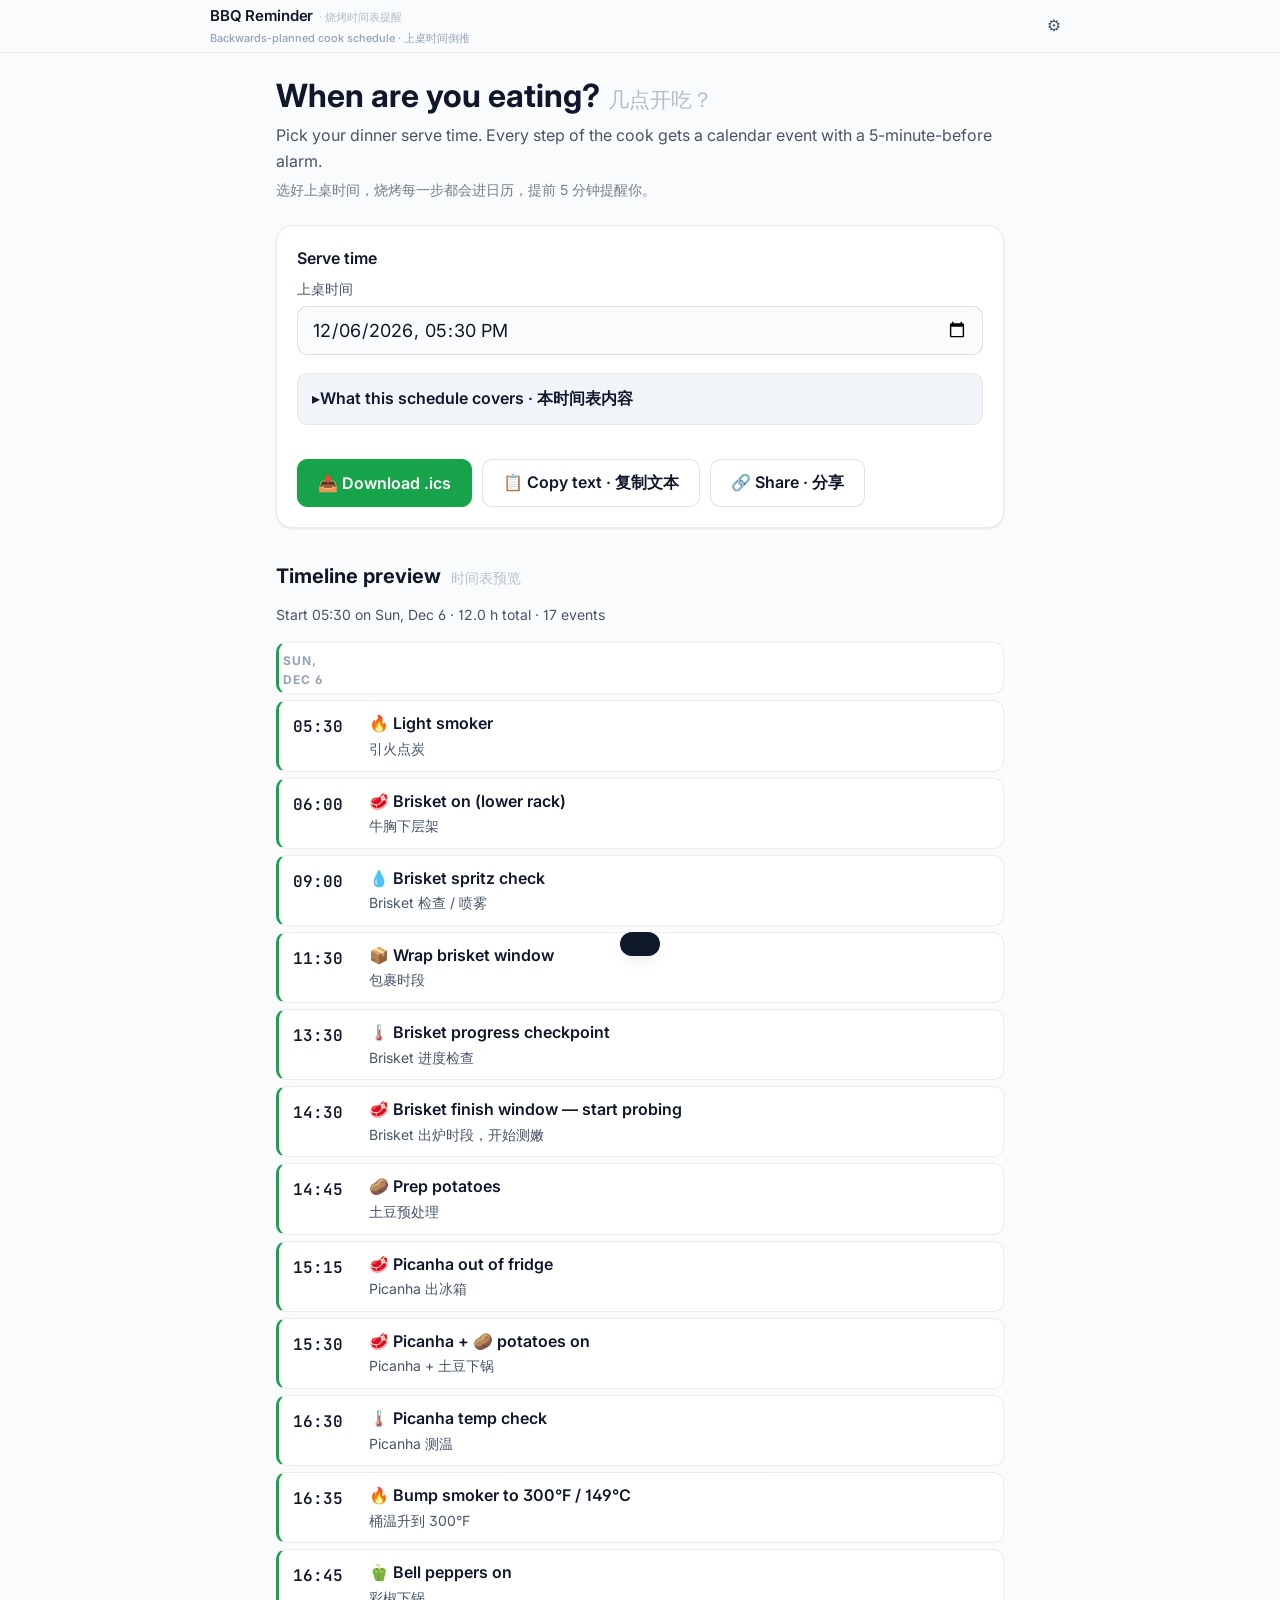
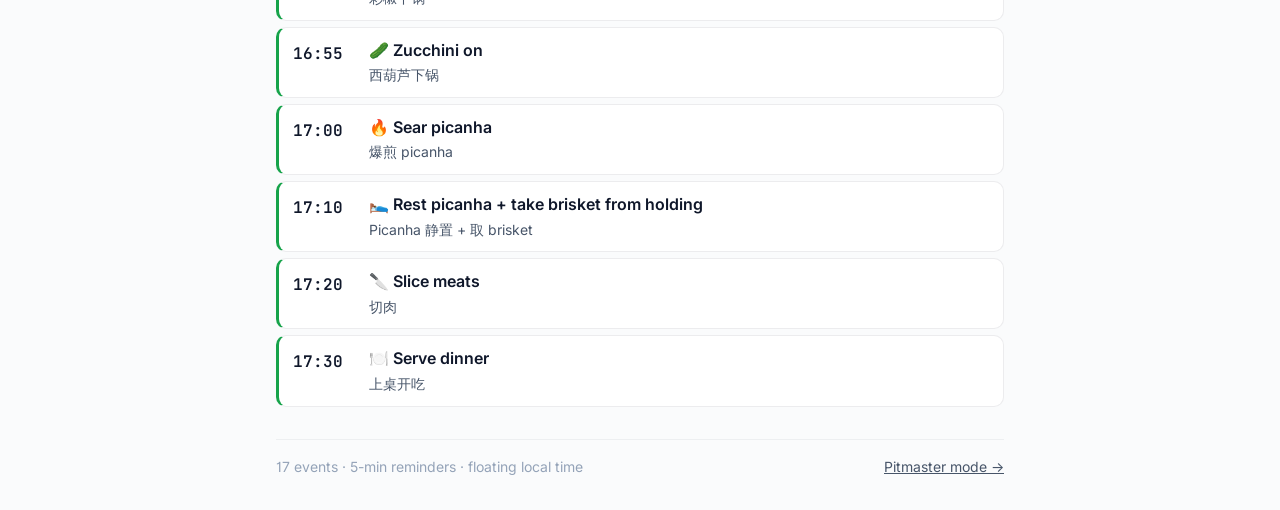
==== reminder.html @ fdd940e2 "Add reminder mode: serve-time → .ics calendar with 5-min alarms reminder.html lets the user pick a d" ====
<!DOCTYPE html>
<html lang="zh-CN" data-theme="light">
<head>
<meta charset="UTF-8">
<meta name="viewport" content="width=device-width, initial-scale=1.0, viewport-fit=cover">
<title>BBQ Reminder · 烧烤时间表提醒</title>
<meta name="description" content="Pick a serve time, get an .ics calendar with 5-min-before reminders for every step of your brisket + picanha cook.">
<link rel="icon" href="assets/favicon.svg" type="image/svg+xml">
<link rel="preconnect" href="https://fonts.googleapis.com">
<link rel="preconnect" href="https://fonts.gstatic.com" crossorigin>
<link href="https://fonts.googleapis.com/css2?family=Inter:wght@400;500;600;700&family=JetBrains+Mono:wght@400;500;600;700&display=swap" rel="stylesheet">
<link rel="stylesheet" href="css/styles.css?v=2">
<style>
  .reminder-page {
    max-width: 760px;
    margin: 0 auto;
    padding: 24px 16px max(32px, env(safe-area-inset-bottom)) 16px;
  }
  .reminder-page h1 {
    font-size: clamp(1.5rem, 4vw, 2rem);
    line-height: 1.2;
    margin: 0 0 8px;
  }
  .reminder-page h1 .zh { display: inline; margin-left: 8px; opacity: 0.7; font-size: 0.65em; font-weight: 500; }
  .reminder-lede { color: var(--text-secondary); margin: 0 0 24px; }
  .reminder-lede em { font-style: normal; opacity: 0.75; display: block; margin-top: 4px; font-size: 0.875rem; }

  .reminder-form {
    background: var(--bg-card);
    border: 1px solid var(--border);
    border-radius: var(--radius);
    padding: 20px;
    box-shadow: var(--shadow-sm);
    display: grid;
    gap: 14px;
  }
  .reminder-form label {
    display: grid;
    gap: 6px;
    font-weight: 600;
    color: var(--text);
  }
  .reminder-form label .hint {
    font-weight: 400;
    color: var(--text-secondary);
    font-size: 0.875rem;
  }
  .reminder-form input[type="datetime-local"] {
    font-family: inherit;
    font-size: 1.125rem;
    padding: 12px 14px;
    border: 1px solid var(--border-strong);
    border-radius: var(--radius-sm);
    background: var(--bg);
    color: var(--text);
    min-height: 48px;
    width: 100%;
    box-sizing: border-box;
  }
  .reminder-form input[type="datetime-local"]:focus {
    outline: none;
    border-color: var(--accent);
    box-shadow: var(--shadow-focus);
  }

  details.plan-details {
    margin-top: 4px;
    border: 1px solid var(--border-light);
    border-radius: var(--radius-sm);
    padding: 12px 14px;
    background: var(--bg-subtle);
  }
  details.plan-details summary {
    cursor: pointer;
    font-weight: 600;
    color: var(--text);
    list-style: none;
  }
  details.plan-details summary::-webkit-details-marker { display: none; }
  details.plan-details summary::before { content: '▸ '; transition: transform 0.15s; display: inline-block; }
  details.plan-details[open] summary::before { transform: rotate(90deg); }
  details.plan-details p { color: var(--text-secondary); margin: 8px 0 0; font-size: 0.9rem; line-height: 1.5; }

  .actions {
    display: flex;
    gap: 10px;
    flex-wrap: wrap;
    margin-top: 20px;
  }
  .btn {
    font-family: inherit;
    font-size: 1rem;
    font-weight: 600;
    padding: 12px 20px;
    border-radius: var(--radius-sm);
    border: 1px solid var(--border-strong);
    background: var(--bg-card);
    color: var(--text);
    cursor: pointer;
    min-height: 48px;
    transition: all 0.15s;
    display: inline-flex;
    align-items: center;
    gap: 8px;
  }
  .btn:hover { background: var(--bg-subtle); border-color: var(--text-muted); }
  .btn-primary {
    background: var(--accent);
    color: #fff;
    border-color: var(--accent);
  }
  .btn-primary:hover { background: var(--green-deep); border-color: var(--green-deep); }
  .btn-link {
    background: transparent;
    border-color: transparent;
    color: var(--text-secondary);
    text-decoration: none;
    padding: 12px 8px;
  }
  .btn-link:hover { color: var(--text); background: transparent; }

  .toast {
    position: fixed;
    left: 50%;
    bottom: 24px;
    transform: translateX(-50%) translateY(80px);
    background: var(--text);
    color: var(--bg);
    padding: 12px 20px;
    border-radius: 999px;
    font-weight: 500;
    box-shadow: var(--shadow-lg);
    transition: transform 0.25s ease;
    pointer-events: none;
    z-index: 100;
  }
  .toast.show { transform: translateX(-50%) translateY(0); }

  h2.timeline-heading {
    font-size: 1.25rem;
    margin: 32px 0 12px;
    display: flex;
    align-items: baseline;
    gap: 10px;
  }
  h2.timeline-heading .zh { display: inline; opacity: 0.65; font-size: 0.7em; font-weight: 500; }
  .timeline-meta { color: var(--text-secondary); font-size: 0.875rem; margin: 0 0 16px; }

  .timeline {
    list-style: none;
    padding: 0;
    margin: 0;
    display: grid;
    gap: 6px;
  }
  .timeline li {
    background: var(--bg-card);
    border: 1px solid var(--border);
    border-left: 3px solid var(--accent);
    border-radius: var(--radius-sm);
    padding: 12px 14px;
    display: grid;
    grid-template-columns: 64px 1fr;
    gap: 12px;
    align-items: start;
  }
  .timeline li[data-soon="true"] { border-left-color: var(--orange); background: var(--orange-soft); }
  .timeline li[data-now="true"] { border-left-color: var(--red); background: var(--red-soft); }
  .timeline .clock {
    font-family: 'JetBrains Mono', ui-monospace, monospace;
    font-size: 1rem;
    font-weight: 600;
    color: var(--text);
    font-variant-numeric: tabular-nums;
    padding-top: 1px;
  }
  .timeline .body { display: grid; gap: 2px; }
  .timeline .title { font-weight: 600; color: var(--text); line-height: 1.35; }
  .timeline .zh { display: block; color: var(--text-secondary); font-size: 0.875rem; line-height: 1.4; }
  .timeline .desc { color: var(--text-secondary); font-size: 0.875rem; line-height: 1.5; margin-top: 4px; display: none; }
  .timeline li[open-detail="true"] .desc { display: block; }
  .timeline .day-label {
    grid-column: 1 / -1;
    font-size: 0.75rem;
    font-weight: 700;
    text-transform: uppercase;
    letter-spacing: 0.08em;
    color: var(--text-muted);
    padding: 8px 4px 4px;
  }

  .footer-link {
    margin-top: 32px;
    padding-top: 16px;
    border-top: 1px solid var(--border-light);
    color: var(--text-muted);
    font-size: 0.875rem;
    display: flex;
    justify-content: space-between;
    flex-wrap: wrap;
    gap: 12px;
  }
  .footer-link a { color: var(--text-secondary); }

  @media (max-width: 480px) {
    .timeline li { grid-template-columns: 56px 1fr; gap: 10px; padding: 10px 12px; }
    .actions .btn { flex: 1 1 auto; justify-content: center; }
  }
</style>
</head>
<body>

<header class="header">
  <div class="header-inner">
    <div class="header-brand">
      <div class="brand-text">
        <span class="brand-name">BBQ Reminder<span class="zh">· 烧烤时间表提醒</span></span>
        <span class="brand-sub">Backwards-planned cook schedule · 上桌时间倒推</span>
      </div>
    </div>
    <div class="header-controls">
      <a href="index.html" class="btn btn-link" title="Pitmaster mode">⚙️</a>
    </div>
  </div>
</header>

<main class="reminder-page">
  <h1>When are you eating?<span class="zh">几点开吃？</span></h1>
  <p class="reminder-lede">
    Pick your dinner serve time. Every step of the cook gets a calendar event with a 5-minute-before alarm.
    <em>选好上桌时间，烧烤每一步都会进日历，提前 5 分钟提醒你。</em>
  </p>

  <form class="reminder-form" id="form" onsubmit="return false;">
    <label>
      Serve time <span class="hint">上桌时间</span>
      <input type="datetime-local" id="serve-at" required>
    </label>

    <details class="plan-details">
      <summary>What this schedule covers · 本时间表内容</summary>
      <p>
        4.284 kg brisket on lower rack + 1.788 kg picanha on upper rack of a drum smoker.
        Calibration: 4 coals → 250°F (121°C), 6 coals → 300°F (149°C). Sides: potatoes, bell peppers, zucchini.
        Total ~12 hours of work, mostly hands-off.
        <br><br>
        牛胸肉 4.284 kg 下层架 + Picanha 1.788 kg 上层架，桶式烟熏炉。
        校准：4 炭 250°F (121°C)，6 炭 300°F (149°C)。配菜：土豆、彩椒、西葫芦。
        全程约 12 小时，大多数时间不用动手。
      </p>
    </details>

    <div class="actions">
      <button type="button" id="btn-ics" class="btn btn-primary">📥 Download .ics</button>
      <button type="button" id="btn-text" class="btn">📋 Copy text · 复制文本</button>
      <button type="button" id="btn-share" class="btn" hidden>🔗 Share · 分享</button>
    </div>
  </form>

  <h2 class="timeline-heading">Timeline preview <span class="zh">时间表预览</span></h2>
  <p class="timeline-meta" id="timeline-meta"></p>
  <ol class="timeline" id="timeline"></ol>

  <div class="footer-link">
    <span>17 events · 5-min reminders · floating local time</span>
    <a href="index.html">Pitmaster mode →</a>
  </div>
</main>

<div class="toast" id="toast" role="status" aria-live="polite"></div>

<script src="js/icsGenerator.js"></script>
<script>
(function () {
  'use strict';

  var input = document.getElementById('serve-at');
  var timeline = document.getElementById('timeline');
  var meta = document.getElementById('timeline-meta');
  var toast = document.getElementById('toast');
  var ICS = window.SmokerSim.ICS;

  function pad(n) { return String(n).padStart(2, '0'); }

  function localInputValue(d) {
    return d.getFullYear() + '-' + pad(d.getMonth() + 1) + '-' + pad(d.getDate())
      + 'T' + pad(d.getHours()) + ':' + pad(d.getMinutes());
  }

  function getServeAt() {
    var v = input.value;
    if (!v) return null;
    return new Date(v);
  }

  function showToast(msg) {
    toast.textContent = msg;
    toast.classList.add('show');
    setTimeout(function () { toast.classList.remove('show'); }, 1800);
  }

  function render() {
    var serveAt = getServeAt();
    if (!serveAt || isNaN(serveAt.getTime())) {
      timeline.innerHTML = '';
      meta.textContent = '';
      return;
    }
    var events = ICS.buildEvents(serveAt);
    var startDay = events[0].day;
    var serveDay = events[events.length - 1].day;
    var totalHours = ((serveAt.getTime() - events[0].start.getTime()) / 3600000).toFixed(1);
    meta.textContent = 'Start ' + events[0].clock + ' on ' + startDay
      + (startDay === serveDay ? '' : ', serve ' + serveDay)
      + ' · ' + totalHours + ' h total · ' + events.length + ' events';

    var html = '';
    var lastDay = null;
    var now = Date.now();
    events.forEach(function (e) {
      if (e.day !== lastDay) {
        html += '<li class="day-label">' + e.day + '</li>';
        lastDay = e.day;
      }
      var soon = e.start.getTime() - now < 30 * 60000 && e.start.getTime() > now;
      var nowing = now >= e.start.getTime() && now <= e.end.getTime();
      html += '<li' + (soon ? ' data-soon="true"' : '') + (nowing ? ' data-now="true"' : '') + '>'
        + '<div class="clock">' + e.clock + '</div>'
        + '<div class="body">'
        +   '<div class="title">' + e.title + '</div>'
        +   '<span class="zh">' + e.title_zh + '</span>'
        +   '<div class="desc">' + e.body + '<br><br><em>' + e.body_zh + '</em></div>'
        + '</div>'
        + '</li>';
    });
    timeline.innerHTML = html;

    Array.prototype.forEach.call(timeline.querySelectorAll('li:not(.day-label)'), function (li) {
      li.addEventListener('click', function () {
        var open = li.getAttribute('open-detail') === 'true';
        li.setAttribute('open-detail', open ? 'false' : 'true');
      });
    });
  }

  function downloadICS() {
    var serveAt = getServeAt();
    if (!serveAt) { showToast('Pick a serve time · 先选上桌时间'); return; }
    var ics = ICS.buildICS(serveAt);
    var blob = new Blob([ics], { type: 'text/calendar;charset=utf-8' });
    var url = URL.createObjectURL(blob);
    var a = document.createElement('a');
    a.href = url;
    a.download = 'bbq-' + serveAt.toISOString().slice(0, 10) + '.ics';
    document.body.appendChild(a);
    a.click();
    a.remove();
    setTimeout(function () { URL.revokeObjectURL(url); }, 1000);
    showToast('.ics downloaded · 已下载');
  }

  function copyText() {
    var serveAt = getServeAt();
    if (!serveAt) { showToast('Pick a serve time · 先选上桌时间'); return; }
    var text = ICS.buildText(serveAt);
    if (navigator.clipboard && navigator.clipboard.writeText) {
      navigator.clipboard.writeText(text).then(function () {
        showToast('Copied · 已复制');
      }, function () {
        showToast('Copy failed · 复制失败');
      });
    } else {
      var ta = document.createElement('textarea');
      ta.value = text;
      ta.style.position = 'fixed';
      ta.style.left = '-9999px';
      document.body.appendChild(ta);
      ta.select();
      try { document.execCommand('copy'); showToast('Copied · 已复制'); }
      catch (e) { showToast('Copy failed · 复制失败'); }
      ta.remove();
    }
  }

  function shareLink() {
    var serveAt = getServeAt();
    if (!serveAt) { showToast('Pick a serve time · 先选上桌时间'); return; }
    var url = location.origin + location.pathname + '?serve=' + encodeURIComponent(input.value);
    if (navigator.share) {
      navigator.share({
        title: 'BBQ schedule · 烧烤时间表',
        text: 'Serving at ' + serveAt.toLocaleString(),
        url: url
      }).catch(function () {});
    } else if (navigator.clipboard) {
      navigator.clipboard.writeText(url).then(function () { showToast('Link copied · 链接已复制'); });
    }
  }

  // Init
  var params = new URLSearchParams(location.search);
  var preset = params.get('serve');
  if (preset) {
    input.value = preset;
  } else {
    var d = new Date();
    var hour = d.getHours();
    if (hour >= 14) {
      d.setDate(d.getDate() + 1);
    }
    d.setHours(17, 30, 0, 0);
    input.value = localInputValue(d);
  }

  if (navigator.share || navigator.clipboard) {
    document.getElementById('btn-share').hidden = false;
  }

  document.getElementById('btn-ics').addEventListener('click', downloadICS);
  document.getElementById('btn-text').addEventListener('click', copyText);
  document.getElementById('btn-share').addEventListener('click', shareLink);
  input.addEventListener('change', render);
  input.addEventListener('input', render);

  render();
})();
</script>

</body>
</html>
---- css/styles.css ----
/* ========================================
   Fermentation Dynamics
   Clean Scientific UI — shadow-as-border
   See DESIGN.md for design system
   ======================================== */

:root {
  /* Surface & Background */
  --bg: #FAFBFC;
  --bg-surface: #FFFFFF;
  --bg-subtle: #F1F5F9;
  --bg-glass: #FFFFFF;
  --bg-glass-solid: #FAFBFC;
  --bg-card: #FFFFFF;

  /* Text hierarchy */
  --text: #0F172A;
  --text-secondary: #475569;
  --text-muted: #94A3B8;
  --text-faint: #CBD5E1;

  /* Borders — shadow-as-border pattern */
  --border: rgba(15, 23, 42, 0.08);
  --border-light: rgba(15, 23, 42, 0.05);
  --border-strong: rgba(15, 23, 42, 0.12);
  --border-focus: rgba(22, 163, 74, 0.4);

  /* Shadows — multi-layer, subtle */
  --shadow-ring: 0 0 0 1px var(--border);
  --shadow-xs: 0 1px 2px rgba(15, 23, 42, 0.04);
  --shadow-sm: 0 1px 3px rgba(15, 23, 42, 0.06), 0 1px 2px rgba(15, 23, 42, 0.04);
  --shadow: var(--shadow-ring), 0 4px 6px -1px rgba(15, 23, 42, 0.06), 0 2px 4px -2px rgba(15, 23, 42, 0.04);
  --shadow-lg: 0 10px 15px -3px rgba(15, 23, 42, 0.06), 0 4px 6px -4px rgba(15, 23, 42, 0.04);
  --shadow-focus: 0 0 0 3px var(--border-focus);

  /* Accent colors */
  --accent: #16A34A;
  --accent-soft: rgba(22, 163, 74, 0.10);
  --accent-glow: rgba(22, 163, 74, 0.20);
  --green-deep: #15803D;
  --orange: #FB923C;
  --orange-soft: rgba(251, 146, 60, 0.10);
  --red: #EF4444;
  --red-muted: #F87171;
  --red-soft: rgba(239, 68, 68, 0.08);
  --blue: #3B82F6;
  --blue-soft: rgba(59, 130, 246, 0.08);
  --amber: #F59E0B;
  --amber-soft: rgba(245, 158, 11, 0.08);
  --purple: #8B5CF6;
  --teal: #14B8A6;

  /* Typography */
  --font: 'Inter', 'Noto Sans KR', 'Noto Sans SC', system-ui, sans-serif;
  --mono: 'JetBrains Mono', 'SF Mono', 'Consolas', monospace;

  /* Type scale */
  --fs-3xs: 0.5625rem;  /* 9px */
  --fs-2xs: 0.625rem;   /* 10px */
  --fs-xs: 0.6875rem;   /* 11px */
  --fs-sm: 0.75rem;     /* 12px */
  --fs-base: 0.8125rem; /* 13px */
  --fs-md: 0.875rem;    /* 14px */
  --fs-lg: 1rem;        /* 16px */
  --fs-xl: 1.125rem;    /* 18px */

  /* Shape */
  --radius: 16px;
  --radius-sm: 10px;
  --radius-xs: 8px;
  --transition: 0.2s cubic-bezier(0.4, 0, 0.2, 1);
}

[data-theme="dark"] {
  --bg: #0C0F17;
  --bg-surface: #151922;
  --bg-subtle: #1E2536;
  --bg-glass: #151922;
  --bg-glass-solid: #0C0F17;
  --bg-card: #151922;
  --text: #E8ECF1;
  --text-secondary: #94A3B8;
  --text-muted: #64748B;
  --text-faint: #475569;
  --border: rgba(148, 163, 184, 0.08);
  --border-light: rgba(148, 163, 184, 0.04);
  --border-strong: rgba(148, 163, 184, 0.12);
  --shadow-ring: 0 0 0 1px var(--border);
  --shadow-xs: 0 1px 2px rgba(0, 0, 0, 0.15);
  --shadow-sm: 0 1px 3px rgba(0, 0, 0, 0.2);
  --shadow: var(--shadow-ring), 0 4px 6px rgba(0, 0, 0, 0.15);
  --shadow-lg: 0 10px 15px rgba(0, 0, 0, 0.2);
  --accent-soft: rgba(22, 163, 74, 0.15);
  --accent-glow: rgba(22, 163, 74, 0.25);
}

*, *::before, *::after { box-sizing: border-box; margin: 0; padding: 0; }
html { font-size: 16px; scroll-behavior: smooth; -webkit-font-smoothing: antialiased; }

body {
  font-family: var(--font);
  font-feature-settings: "cv01", "cv03", "ss01";
  background: var(--bg);
  color: var(--text);
  line-height: 1.6;
  min-height: 100vh;
  transition: background var(--transition), color var(--transition);
}

/* ═══ HEADER ═══ (standalone) */
.header {
  position: sticky; top: 0; z-index: 100;
  background: var(--bg);
  border-bottom: 1px solid var(--border);
  padding: 0 16px;
}
.header-inner {
  max-width: 860px; margin: 0 auto;
  height: 52px;
  display: flex; align-items: center; justify-content: space-between;
  gap: 12px;
}
.header-brand { display: flex; align-items: center; gap: 10px; }
.brand-text { display: flex; flex-direction: column; gap: 2px; }
.brand-name { font-size: 15px; font-weight: 600; letter-spacing: -0.01em; color: var(--text); }
.brand-sub  { font-size: 11px; color: var(--text-muted); font-weight: 500; }
.header-controls { display: flex; align-items: center; gap: 8px; }
/* Smoker Dynamics — Mission Control design system.
 * Follows the kimchi DESIGN.md tokens. Type hierarchy:
 *   Hero ETA 40px mono 700
 *   Primary readouts 48px mono 700
 *   Card verdict 17px Inter 600
 *   Body 13px, small 12px, micro 11px.
 */

body {
  font-family: 'Inter', 'Noto Sans SC', 'Noto Sans KR', system-ui, sans-serif;
  color: var(--text);
  /* Safe-area insets for iPhone notch etc */
  padding-left: env(safe-area-inset-left);
  padding-right: env(safe-area-inset-right);
}

/* ────────────────────────────────────────────────
 *  Fix HTML5 [hidden] pitfall: any explicit `display`
 *  value in later CSS rules would otherwise override
 *  the UA stylesheet's `[hidden]{display:none}` and
 *  make `.hidden = true` JS no-op visually. Force it.
 * ──────────────────────────────────────────────── */
[hidden] { display: none !important; }

.container { max-width: 860px; padding: 0 16px; }

/* Prevent iOS auto-zoom on focus (font-size < 16px triggers it) */
@supports (-webkit-touch-callout: none) {
  input, select { font-size: 16px !important; }
}

/* ────────────────────────────────────────────────
 *  Bilingual helper — .zh renders Chinese as secondary
 * ──────────────────────────────────────────────── */
.zh {
  display: block;
  font-size: 0.78em;
  font-weight: 400;
  color: var(--text-muted);
  margin-top: 2px;
  letter-spacing: 0;
  line-height: 1.4;
}
/* For inline contexts where block looks bad, use a space separator */
.brand-name .zh,
.header .zh { display: inline; margin-left: 6px; opacity: 0.7; font-size: 0.75em; }
/* Buttons, chips, tiny places */
.btn-primary em,
.btn-ghost em,
.card-action span .zh,
.flow-step em {
  display: block;
  font-size: 9px;
  font-weight: 500;
  letter-spacing: 0;
  color: var(--text-muted);
  font-style: normal;
  margin-top: 1px;
}
.btn-primary em { color: rgba(255, 255, 255, 0.7); }
.score-item span em { color: var(--text-muted); font-style: normal; font-size: 9px; display: block; margin-top: 1px; }
.phase-name .zh { display: inline; font-size: 10px; margin-left: 6px; color: var(--text-muted); font-weight: 500; letter-spacing: 0; }

/* ────────────────────────────────────────────────
 *  Screen: PREGAME
 * ──────────────────────────────────────────────── */

.pregame {
  padding: 48px 0 32px;
  text-align: center;
}
.pregame-title {
  font-size: 28px;
  font-weight: 600;
  letter-spacing: -0.02em;
  margin: 0 0 8px;
}
.pregame-sub {
  font-size: 14px;
  color: var(--text-secondary);
  max-width: 520px;
  margin: 0 auto 32px;
  line-height: 1.55;
}
.preset-grid {
  display: grid;
  grid-template-columns: repeat(2, 1fr);
  gap: 12px;
  max-width: 640px;
  margin: 0 auto;
}
.preset-card {
  background: var(--bg-surface);
  box-shadow: var(--shadow-ring);
  border: none;
  border-radius: 16px;
  padding: 24px 20px;
  text-align: left;
  cursor: pointer;
  transition: box-shadow .2s, transform .15s;
  font-family: inherit;
}
.preset-card:hover {
  box-shadow: var(--shadow-ring), var(--shadow-md);
  transform: translateY(-1px);
}
.preset-card:focus-visible {
  outline: none;
  box-shadow: var(--shadow-ring), var(--shadow-focus);
}
.preset-icon {
  font-size: 24px;
  margin-bottom: 6px;
}
.preset-name {
  font-size: 16px;
  font-weight: 600;
  color: var(--text);
  margin-bottom: 4px;
}
.preset-tagline {
  font-size: 12px;
  color: var(--text-muted);
  line-height: 1.5;
}
@media (max-width: 640px) {
  .preset-grid { grid-template-columns: 1fr; }
}

/* ────────────────────────────────────────────────
 *  Screen: COOK — Mission Control
 * ──────────────────────────────────────────────── */

.cook { padding: 16px 0 40px; }

/* Status line: phase badge + ETA */
.status-line {
  display: flex;
  align-items: flex-end;
  justify-content: space-between;
  margin-bottom: 10px;
  padding: 0 4px;
  flex-wrap: wrap;
  gap: 12px;
}
.status-phase {
  display: flex;
  align-items: center;
  gap: 10px;
}
.phase-dot {
  width: 10px; height: 10px; border-radius: 50%;
  background: var(--text-muted);
  box-shadow: 0 0 0 3px rgba(148, 163, 184, 0.15);
  transition: background .3s, box-shadow .3s;
}
.phase-name {
  font-size: 13px;
  font-weight: 600;
  letter-spacing: 0.02em;
  color: var(--text);
  text-transform: uppercase;
}
.status-eta {
  display: flex; align-items: baseline; gap: 8px;
  font-family: 'JetBrains Mono', monospace;
  font-variant-numeric: tabular-nums;
}
.eta-label {
  font-size: 11px;
  color: var(--text-muted);
  font-weight: 500;
  text-transform: uppercase;
  letter-spacing: 0.05em;
}
.eta-value {
  font-size: 22px;
  font-weight: 700;
  color: var(--text);
}
.eta-range {
  font-size: 11px;
  color: var(--text-muted);
}

/* Phase flow strip */
.flow-strip {
  display: flex;
  gap: 4px;
  background: var(--bg-subtle);
  padding: 6px;
  border-radius: 12px;
  margin-bottom: 20px;
  overflow-x: auto;
  scrollbar-width: none;
}
.flow-strip::-webkit-scrollbar { display: none; }
.flow-step {
  flex: 1;
  min-width: max-content;
  padding: 8px 12px;
  font-size: 11px;
  font-weight: 600;
  text-align: center;
  border-radius: 8px;
  color: var(--text-muted);
  letter-spacing: 0.02em;
  transition: background .25s, color .25s;
  white-space: nowrap;
}
.flow-step.current {
  background: var(--bg-surface);
  color: var(--text);
  box-shadow: var(--shadow-sm);
}
.flow-step.done {
  color: var(--accent);
}
.flow-step.done::before {
  content: '✓ ';
  font-weight: 700;
}

/* Primary readouts — two giant numbers */
.primary-readouts {
  display: grid;
  grid-template-columns: 1fr 1fr;
  gap: 12px;
  margin-bottom: 20px;
}
.pr-card {
  background: var(--bg-surface);
  box-shadow: var(--shadow-ring), var(--shadow-sm);
  border-radius: 16px;
  padding: 18px 20px;
}
.pr-label {
  font-size: 11px;
  font-weight: 600;
  color: var(--text-muted);
  text-transform: uppercase;
  letter-spacing: 0.06em;
  margin-bottom: 6px;
}
.pr-value {
  font-family: 'JetBrains Mono', monospace;
  font-variant-numeric: tabular-nums;
  font-size: 48px;
  font-weight: 700;
  line-height: 1;
  color: var(--text);
  letter-spacing: -0.02em;
}
.pr-unit {
  font-size: 18px;
  font-weight: 500;
  color: var(--text-muted);
  margin-left: 2px;
}
.pr-sub {
  margin-top: 6px;
  font-size: 11px;
  font-weight: 500;
  color: var(--text-muted);
}
.pr-core .pr-value { color: var(--amber); }
.pr-pit  .pr-value { color: var(--red); }
@media (max-width: 480px) {
  .pr-value { font-size: 36px; }
}

/* ────────────────────────────────────────────────
 *  Main chart — always-visible pit + meat curves
 * ──────────────────────────────────────────────── */

.main-chart-card {
  background: var(--bg-surface);
  box-shadow: var(--shadow-ring), var(--shadow-sm);
  border-radius: 16px;
  padding: 14px 16px 10px;
  margin-bottom: 16px;
}
.main-chart-header {
  display: flex;
  align-items: center;
  justify-content: space-between;
  margin-bottom: 6px;
  flex-wrap: wrap;
  gap: 8px;
}
.main-chart-header h3 {
  margin: 0;
  font-size: 12px;
  font-weight: 600;
  color: var(--text-secondary);
  text-transform: uppercase;
  letter-spacing: 0.04em;
}
.main-chart-legend {
  display: flex;
  gap: 12px;
}
.main-chart-legend .lg {
  font-size: 11px;
  font-weight: 500;
  display: inline-flex;
  align-items: center;
  gap: 5px;
  color: var(--text-secondary);
}
.main-chart-legend .lg::before {
  content: '';
  width: 12px; height: 2px; border-radius: 1px;
  background: currentColor;
}
.main-chart-legend .lg.pit  { color: var(--red); }
.main-chart-legend .lg.core { color: var(--amber); }
.main-chart-wrap {
  position: relative;
  height: 200px;
}
@media (max-width: 640px) {
  .main-chart-wrap { height: 160px; }
  .main-chart-card { padding: 10px 12px; }
}

/* ────────────────────────────────────────────────
 *  Decision cards (the product heart)
 * ──────────────────────────────────────────────── */

.cards-stack {
  display: flex;
  flex-direction: column;
  gap: 10px;
  margin-bottom: 20px;
}
.card-empty {
  background: var(--bg-subtle);
  border-radius: 12px;
  padding: 20px;
  text-align: center;
  font-size: 13px;
  color: var(--text-muted);
}
.dc {
  background: var(--bg-surface);
  box-shadow: var(--shadow-ring), var(--shadow-md);
  border-radius: 16px;
  padding: 18px 20px;
  border-left: 4px solid var(--border-strong);
  transition: border-color .25s, box-shadow .25s;
}
.dc-header {
  display: flex;
  align-items: center;
  gap: 10px;
  margin-bottom: 6px;
}
.dc-tier {
  font-size: 18px;
  line-height: 1;
}
.dc-verdict {
  margin: 0;
  font-size: 17px;
  font-weight: 600;
  letter-spacing: -0.01em;
  color: var(--text);
}
.dc-why {
  margin: 0 0 12px 0;
  font-size: 13px;
  line-height: 1.55;
  color: var(--text-secondary);
}
.dc-impact {
  display: flex;
  gap: 8px;
  flex-wrap: wrap;
  margin-bottom: 12px;
}
.impact-chip {
  font-family: 'JetBrains Mono', monospace;
  font-variant-numeric: tabular-nums;
  font-size: 11px;
  font-weight: 600;
  background: var(--bg-subtle);
  color: var(--text);
  padding: 4px 10px;
  border-radius: 9999px;
  display: inline-flex;
  gap: 6px;
  align-items: center;
}
.impact-chip em {
  font-style: normal;
  color: var(--text-muted);
  font-weight: 500;
  text-transform: uppercase;
  font-size: 10px;
  letter-spacing: 0.04em;
}
.dc-actions {
  display: flex;
  gap: 6px;
  flex-wrap: wrap;
}
.card-action {
  font-family: inherit;
  font-size: 13px;
  font-weight: 600;
  background: var(--bg-subtle);
  color: var(--text);
  border: 1px solid transparent;
  border-radius: 10px;
  padding: 8px 14px;
  cursor: pointer;
  transition: all .15s;
  display: inline-flex;
  flex-direction: column;
  align-items: flex-start;
  line-height: 1.2;
}
.card-action em {
  font-style: normal;
  font-size: 10px;
  font-weight: 500;
  color: var(--text-muted);
  margin-top: 2px;
}
.card-action:hover {
  background: var(--accent-soft);
  color: var(--accent);
  border-color: var(--border-focus);
}
.card-action:hover em { color: var(--accent); opacity: .75; }

/* Tiers — left border accent */
.dc-red       { border-left-color: var(--red);    }
.dc-yellow    { border-left-color: var(--amber);  }
.dc-action    { border-left-color: var(--accent); }
.dc-recommend { border-left-color: var(--accent); }
.dc-headsup   { border-left-color: var(--blue);   }
.dc-info      { border-left-color: var(--border-strong); }

.dc-action   .card-action:first-child,
.dc-recommend .card-action:first-child {
  background: var(--accent);
  color: #fff;
  border-color: var(--accent);
}
.dc-action   .card-action:first-child:hover,
.dc-recommend .card-action:first-child:hover {
  background: var(--green-deep);
  color: #fff;
}
.dc-action   .card-action:first-child em,
.dc-recommend .card-action:first-child em { color: #fff; opacity: .75; }

.dc-red .card-action:first-child {
  background: var(--red); color: #fff; border-color: var(--red);
}

/* ────────────────────────────────────────────────
 *  Sim bar (play/pause/reset/speed/clock)
 * ──────────────────────────────────────────────── */

.sim-bar {
  display: flex;
  align-items: center;
  gap: 10px;
  padding: 10px 14px;
  background: var(--bg-surface);
  border-radius: 12px;
  box-shadow: var(--shadow-ring);
  margin-bottom: 20px;
  flex-wrap: wrap;
}
.sim-bar .btn-primary,
.sim-bar .btn-ghost {
  padding: 6px 14px;
  font-size: 12px;
}
.btn-primary {
  background: var(--accent); color: #fff; border: none;
  border-radius: 8px; font-weight: 600; cursor: pointer;
  transition: background .15s;
}
.btn-primary:hover { background: var(--green-deep); }
.btn-primary:disabled { background: var(--text-faint); cursor: not-allowed; }
.btn-ghost {
  background: transparent;
  border: 1px solid var(--border-strong);
  border-radius: 8px;
  font-weight: 500;
  color: var(--text-secondary);
  cursor: pointer;
}
.btn-ghost:hover { background: var(--bg-subtle); }
.btn-ghost:disabled { opacity: .5; cursor: not-allowed; }
.sim-speed {
  display: inline-flex; align-items: center; gap: 6px;
  font-size: 11px; color: var(--text-muted); font-weight: 500;
}
.sim-speed select {
  background: var(--bg-subtle);
  border: 1px solid var(--border-strong);
  border-radius: 6px;
  padding: 4px 8px;
  font-family: 'JetBrains Mono', monospace;
  font-size: 12px;
  font-weight: 600;
}
.sim-clock {
  margin-left: auto;
  font-family: 'JetBrains Mono', monospace;
  font-size: 12px;
  color: var(--text-muted);
}
.sim-clock #sim-clock-val { color: var(--text); font-weight: 600; }

/* ────────────────────────────────────────────────
 *  Progressive disclosure <details>
 * ──────────────────────────────────────────────── */

.disclosure {
  background: var(--bg-surface);
  box-shadow: var(--shadow-ring);
  border-radius: 12px;
  padding: 0;
  margin-bottom: 10px;
  overflow: hidden;
}
.disclosure summary {
  padding: 12px 20px;
  font-size: 12px;
  font-weight: 600;
  color: var(--text-secondary);
  cursor: pointer;
  list-style: none;
  position: relative;
  user-select: none;
}
.disclosure summary::-webkit-details-marker { display: none; }
.disclosure summary::after {
  content: '›';
  position: absolute;
  right: 20px;
  top: 50%;
  transform: translateY(-50%);
  font-size: 18px;
  color: var(--text-muted);
  transition: transform .2s;
}
.disclosure[open] summary::after { transform: translateY(-50%) rotate(90deg); }
.disclosure > :not(summary) { padding: 0 20px 20px; }

/* Chart inside disclosure */
.chart-title-row {
  display: flex;
  justify-content: flex-end;
  margin-bottom: 8px;
}
.chart-legend {
  display: flex; gap: 10px; flex-wrap: wrap;
}
.chart-legend .lg {
  font-size: 10px;
  font-weight: 500;
  color: var(--text-secondary);
  display: inline-flex; align-items: center; gap: 5px;
}
.chart-legend .lg::before {
  content: '';
  width: 10px; height: 2px; border-radius: 1px;
  background: currentColor;
}
.chart-legend .lg.pit  { color: var(--red); }
.chart-legend .lg.core { color: var(--amber); }
.chart-legend .lg.surf { color: var(--orange); }
.chart-legend .lg.w    { color: var(--blue); }
.chart-legend .lg.c    { color: var(--purple); }
.chart-legend .lg.w::before,
.chart-legend .lg.c::before { border-top: 1px dashed currentColor; background: transparent; height: 0; }
.chart-wrap {
  position: relative;
  height: 300px;
}

/* Override: event grid */
.event-grid {
  display: grid;
  grid-template-columns: repeat(auto-fit, minmax(120px, 1fr));
  gap: 6px;
}
.ev-btn {
  display: inline-flex; align-items: center; gap: 8px;
  padding: 8px 12px;
  background: var(--bg-subtle);
  border: 1px solid transparent;
  border-radius: 8px;
  font-family: inherit;
  font-size: 12px;
  font-weight: 500;
  color: var(--text-secondary);
  cursor: pointer;
  transition: all .15s;
}
.ev-btn:hover { background: var(--accent-soft); color: var(--accent); border-color: var(--border-focus); }
.ev-btn.danger:hover { background: var(--red-soft); color: var(--red); border-color: rgba(239,68,68,.3); }
.ev-icon { font-size: 13px; width: 16px; text-align: center; }
.damper-row {
  margin-top: 12px;
  padding: 10px 12px;
  background: var(--bg-subtle);
  border-radius: 8px;
  font-size: 12px;
  display: flex; justify-content: space-between; align-items: center;
  color: var(--text-secondary);
}
.damper-val {
  font-family: 'JetBrains Mono', monospace;
  font-weight: 700;
  color: var(--text);
}

/* Timeline */
.timeline-wrap {
  position: relative;
  height: 72px;
  background: var(--bg-subtle);
  border-radius: 10px;
  margin-bottom: 10px;
  overflow: hidden;
}
.timeline-axis {
  position: absolute; top: 0; left: 0; right: 0; height: 20px;
  border-bottom: 1px solid var(--border);
}
.tl-tick {
  position: absolute; top: 3px; transform: translateX(-50%);
  font-size: 10px; color: var(--text-muted); font-weight: 500;
}
.timeline-track {
  position: absolute; top: 24px; left: 0; right: 0; height: 48px;
}
.tl-event {
  position: absolute; top: 50%; transform: translate(-50%, -50%);
  width: 26px; height: 26px; border-radius: 50%;
  background: var(--bg-surface); box-shadow: var(--shadow-ring);
  display: flex; align-items: center; justify-content: center;
  font-size: 12px;
}
.tl-ignite, .tl-refuel { color: var(--red); }
.tl-wood { color: var(--orange); }
.tl-wrap { color: var(--blue); }
.tl-lid  { color: var(--amber); }
.tl-damper { color: var(--text-secondary); }
.tl-pull, .tl-slice { color: var(--accent); }

.event-log {
  max-height: 140px;
  overflow-y: auto;
  font-family: 'JetBrains Mono', monospace;
  font-size: 11px;
  color: var(--text-secondary);
}
.log-row {
  padding: 4px 0;
  border-bottom: 1px solid var(--border);
}
.log-row:last-child { border-bottom: none; }
.log-t {
  color: var(--text-muted);
  display: inline-block; width: 60px;
}

/* ────────────────────────────────────────────────
 *  Screen: SCORE
 * ──────────────────────────────────────────────── */

.score { padding: 40px 0; text-align: center; }
.score-title {
  font-size: 24px; font-weight: 600;
  letter-spacing: -0.02em;
  margin: 0 0 24px;
}
.score-grid {
  display: grid;
  grid-template-columns: repeat(5, 1fr);
  gap: 10px;
  margin-bottom: 24px;
}
.score-item {
  background: var(--bg-subtle);
  border-radius: 12px;
  padding: 16px 12px;
  display: flex;
  flex-direction: column;
  align-items: center;
  gap: 6px;
}
.score-item span {
  font-size: 11px;
  color: var(--text-muted);
  font-weight: 500;
  text-transform: uppercase;
  letter-spacing: 0.04em;
}
.score-item strong {
  font-family: 'JetBrains Mono', monospace;
  font-variant-numeric: tabular-nums;
  font-size: 28px;
  font-weight: 700;
  color: var(--text);
}
.score-item.overall { background: var(--accent-soft); }
.score-item.overall strong { color: var(--accent); }
.score-narrative {
  max-width: 540px; margin: 0 auto 24px;
  font-size: 14px; line-height: 1.6; color: var(--text-secondary);
}
@media (max-width: 640px) {
  .score-grid { grid-template-columns: repeat(2, 1fr); }
  .score-item strong { font-size: 22px; }
}

/* ────────────────────────────────────────────────
 *  Pregame: "or compare" entry
 * ──────────────────────────────────────────────── */

.pregame-or {
  margin: 20px auto 10px;
  font-size: 11px;
  color: var(--text-muted);
  text-transform: uppercase;
  letter-spacing: 0.1em;
  font-weight: 500;
}
.btn-compare {
  padding: 10px 18px;
  font-size: 13px;
}

/* ────────────────────────────────────────────────
 *  Notify toggle state
 * ──────────────────────────────────────────────── */

#btn-notify.is-off {
  color: var(--text-faint);
}

/* ────────────────────────────────────────────────
 *  Screen: COMPARE
 * ──────────────────────────────────────────────── */

.compare { padding: 24px 0 40px; }
.compare-header {
  display: flex;
  align-items: center;
  gap: 16px;
  margin-bottom: 20px;
}
.compare-title {
  margin: 0;
  font-size: 20px;
  font-weight: 600;
  letter-spacing: -0.01em;
}
.compare-pickers {
  display: grid;
  grid-template-columns: 1fr 1fr auto;
  gap: 12px;
  align-items: flex-end;
  margin-bottom: 16px;
  background: var(--bg-surface);
  box-shadow: var(--shadow-ring);
  border-radius: 12px;
  padding: 16px;
}
.compare-pickers label {
  display: flex;
  flex-direction: column;
  gap: 4px;
  font-size: 11px;
  font-weight: 500;
  color: var(--text-muted);
  text-transform: uppercase;
  letter-spacing: 0.04em;
}
.compare-pickers select {
  background: var(--bg-subtle);
  border: 1px solid var(--border-strong);
  border-radius: 8px;
  padding: 8px 12px;
  font-family: inherit;
  font-size: 13px;
  font-weight: 600;
  color: var(--text);
}
.compare-pickers .btn-primary {
  padding: 10px 20px;
  font-size: 13px;
  align-self: stretch;
}
@media (max-width: 640px) {
  .compare-pickers { grid-template-columns: 1fr; }
}

.compare-status {
  font-size: 12px;
  color: var(--text-muted);
  text-align: center;
  margin-bottom: 12px;
  min-height: 16px;
}

.compare-chart-wrap {
  position: relative;
  height: 280px;
  background: var(--bg-surface);
  box-shadow: var(--shadow-ring);
  border-radius: 12px;
  padding: 16px;
  margin-bottom: 16px;
}

.compare-verdict {
  background: var(--accent-soft);
  color: var(--accent);
  border-radius: 12px;
  padding: 14px 18px;
  font-size: 14px;
  font-weight: 500;
  line-height: 1.55;
  margin-bottom: 12px;
  min-height: 20px;
}
.compare-verdict:empty { display: none; }

.compare-diff {
  background: var(--bg-surface);
  box-shadow: var(--shadow-ring);
  border-radius: 12px;
  padding: 4px 8px;
  overflow-x: auto;
}
.cmp-table {
  width: 100%;
  border-collapse: collapse;
  font-size: 13px;
}
.cmp-table th,
.cmp-table td {
  padding: 10px 12px;
  text-align: left;
}
.cmp-table thead th {
  font-size: 11px;
  font-weight: 600;
  color: var(--text-muted);
  text-transform: uppercase;
  letter-spacing: 0.04em;
  border-bottom: 1px solid var(--border);
}
.cmp-table tbody th {
  font-weight: 500;
  color: var(--text-secondary);
  font-size: 12px;
}
.cmp-table tbody td {
  font-family: 'JetBrains Mono', monospace;
  font-variant-numeric: tabular-nums;
  font-weight: 600;
}
.cmp-table td.a { color: var(--red); }
.cmp-table td.b { color: var(--blue); }
.cmp-table td.d { color: var(--text-muted); font-size: 11px; }
.cmp-table tr.win-A td.a { background: var(--red-soft); border-radius: 6px; }
.cmp-table tr.win-B td.b { background: rgba(59, 130, 246, 0.1); border-radius: 6px; }
.cmp-table tr.win-tie td.d { color: var(--text-secondary); }

/* ────────────────────────────────────────────────
 *  Mobile responsive — explicit pass
 * ──────────────────────────────────────────────── */

/* Touch targets ≥ 44px on mobile */
@media (max-width: 640px) {
  .container { padding: 0 12px; }
  .pregame { padding: 28px 0 24px; }
  .pregame-title { font-size: 22px; }
  .pregame-sub { font-size: 13px; }

  .preset-card { padding: 20px 16px; min-height: 88px; }
  .preset-icon { font-size: 22px; }

  .status-line { flex-direction: column; align-items: flex-start; gap: 6px; }
  .eta-value { font-size: 18px; }

  .flow-strip { overflow-x: auto; -webkit-overflow-scrolling: touch; padding: 4px; }
  .flow-step { padding: 8px 10px; min-width: 58px; font-size: 10px; }
  .flow-step em { font-size: 9px; }

  .pr-card { padding: 14px 16px; }
  .pr-value { font-size: 40px; }
  .pr-unit { font-size: 15px; }

  .dc { padding: 14px 16px; }
  .dc-verdict { font-size: 15px; }
  .dc-why { font-size: 12px; }
  .card-action { padding: 10px 12px; font-size: 13px; min-height: 44px; }

  .sim-bar { padding: 8px 10px; gap: 6px; }
  .sim-bar .btn-primary, .sim-bar .btn-ghost { padding: 10px 14px; min-height: 44px; font-size: 13px; }
  .sim-clock { margin-left: 0; width: 100%; margin-top: 4px; text-align: right; }

  .event-grid { grid-template-columns: repeat(2, 1fr); }
  .ev-btn { padding: 10px 12px; min-height: 44px; font-size: 12px; }

  .compare-pickers { grid-template-columns: 1fr; }
  .compare-chart-wrap { height: 220px; padding: 10px; }
  .cmp-table { font-size: 12px; }
  .cmp-table th, .cmp-table td { padding: 8px 6px; }

  .score-grid { grid-template-columns: repeat(2, 1fr); }
  .score-item strong { font-size: 22px; }
  .score-item.overall { grid-column: 1 / -1; }

  .timeline-wrap { height: 64px; }
  .tl-event { width: 22px; height: 22px; font-size: 11px; }
}

@media (max-width: 380px) {
  .pr-value { font-size: 34px; }
  .flow-step { padding: 6px 8px; font-size: 9px; }
  .preset-grid { gap: 8px; }
  .pr-spark { display: none; }     /* hide sparkline to save space */
}

/* ────────────────────────────────────────────────
 *  Header controls — theme + help buttons
 * ──────────────────────────────────────────────── */

.theme-btn, .help-btn {
  background: transparent;
  border: 1px solid var(--border-strong);
  border-radius: 8px;
  width: 36px;
  height: 36px;
  display: inline-flex;
  align-items: center;
  justify-content: center;
  font-size: 14px;
  cursor: pointer;
  color: var(--text-secondary);
  transition: background .15s, color .15s;
}
.theme-btn:hover, .help-btn:hover {
  background: var(--bg-subtle);
  color: var(--text);
}

/* ────────────────────────────────────────────────
 *  Dark mode refinements
 *    Respect OS preference AND explicit toggle
 * ──────────────────────────────────────────────── */

@media (prefers-color-scheme: dark) {
  html:not([data-theme]) { color-scheme: dark; }
}

[data-theme="dark"] {
  --bg: #0C0F17;
  --bg-surface: #151922;
  --bg-subtle: #1E2536;
  --bg-card: #151922;
  --text: #E8ECF1;
  --text-secondary: #94A3B8;
  --text-muted: #64748B;
  --text-faint: #475569;
  --border: rgba(148, 163, 184, 0.08);
  --border-strong: rgba(148, 163, 184, 0.12);
  --shadow-ring: 0 0 0 1px var(--border);
  --shadow-sm: 0 1px 2px rgba(0, 0, 0, 0.2);
  --shadow-md: 0 4px 12px rgba(0, 0, 0, 0.3);
}
[data-theme="dark"] body { background: var(--bg); }
[data-theme="dark"] .impact-chip { background: var(--bg-subtle); }
[data-theme="dark"] .log-row { border-bottom-color: var(--border); }

/* ────────────────────────────────────────────────
 *  Sparklines — inline trend next to readouts
 * ──────────────────────────────────────────────── */

.pr-spark {
  display: block;
  width: 100%;
  max-width: 140px;
  height: 32px;
  margin-top: 6px;
  opacity: 0.6;
}
.pr-pit  .pr-spark { filter: hue-rotate(0); }

/* ────────────────────────────────────────────────
 *  Progress bar under ETA
 * ──────────────────────────────────────────────── */

.progress-bar {
  height: 3px;
  background: var(--bg-subtle);
  border-radius: 2px;
  overflow: hidden;
  margin: 0 4px 14px;
}
.progress-fill {
  height: 100%;
  width: 0%;
  background: linear-gradient(90deg, var(--accent) 0%, var(--amber) 80%, var(--red) 100%);
  transition: width 0.6s ease;
  border-radius: 2px;
}

/* ────────────────────────────────────────────────
 *  Card entry animation
 * ──────────────────────────────────────────────── */

@keyframes slideInTop {
  from { opacity: 0; transform: translateY(-8px); }
  to   { opacity: 1; transform: translateY(0); }
}
.dc {
  animation: slideInTop 0.3s ease-out;
}

/* ────────────────────────────────────────────────
 *  Pregame extras — demo + compare buttons
 * ──────────────────────────────────────────────── */

.pregame-extras {
  display: flex;
  gap: 10px;
  justify-content: center;
  flex-wrap: wrap;
  margin-top: 4px;
}
.btn-demo { padding: 10px 18px; font-size: 13px; }

/* ────────────────────────────────────────────────
 *  Compare loading spinner
 * ──────────────────────────────────────────────── */

.cmp-spinner {
  display: inline-block;
  width: 14px;
  height: 14px;
  border: 2px solid var(--border-strong);
  border-top-color: var(--accent);
  border-radius: 50%;
  animation: spin 0.8s linear infinite;
  margin-right: 8px;
  vertical-align: middle;
}
@keyframes spin { to { transform: rotate(360deg); } }

/* ────────────────────────────────────────────────
 *  Modal (keyboard shortcuts)
 * ──────────────────────────────────────────────── */

.modal-backdrop {
  position: fixed; inset: 0;
  background: rgba(15, 23, 42, 0.5);
  display: flex; align-items: center; justify-content: center;
  z-index: 1000;
  animation: slideInTop 0.2s ease-out;
  padding: 20px;
}
.modal-card {
  background: var(--bg-surface);
  border-radius: 16px;
  padding: 24px 28px;
  max-width: 440px;
  width: 100%;
  box-shadow: var(--shadow-lg);
  position: relative;
}
.modal-close {
  position: absolute; top: 10px; right: 10px;
  background: var(--bg-subtle);
  border: 1px solid var(--border-strong);
  font-size: 18px; cursor: pointer;
  color: var(--text);
  width: 44px; height: 44px;
  border-radius: 10px;
  display: inline-flex;
  align-items: center;
  justify-content: center;
  line-height: 1;
  z-index: 2;
}
.modal-close:hover { background: var(--red-soft); color: var(--red); border-color: var(--red); }
.modal-close:active { transform: scale(0.95); }

.modal-ok {
  display: block;
  width: 100%;
  margin-top: 20px;
  padding: 12px 18px;
  font-size: 14px;
}
.modal-card h2 {
  margin: 0 0 16px; font-size: 18px; font-weight: 600;
  letter-spacing: -0.01em;
}
.modal-card h2 .zh { font-size: 0.75em; margin-left: 8px; font-weight: 400; color: var(--text-muted); }
.kbd-list {
  display: grid;
  grid-template-columns: auto 1fr;
  gap: 12px 16px;
  margin: 0;
  font-size: 13px;
}
.kbd-list dt { font-family: 'JetBrains Mono', monospace; }
.kbd-list dd { margin: 0; color: var(--text-secondary); line-height: 1.3; }
kbd {
  background: var(--bg-subtle);
  padding: 3px 7px;
  border-radius: 5px;
  font-family: 'JetBrains Mono', monospace;
  font-size: 11px;
  font-weight: 600;
  color: var(--text);
  box-shadow: 0 1px 0 var(--border-strong);
}

/* ────────────────────────────────────────────────
 *  Mobile-specific refinements (beyond earlier pass)
 * ──────────────────────────────────────────────── */

@media (max-width: 640px) {
  /* Sticky sim bar so controls always reachable */
  .sim-bar {
    position: sticky;
    bottom: 0;
    z-index: 10;
    background: var(--bg-surface);
    box-shadow: 0 -4px 12px rgba(15, 23, 42, 0.08);
    border-radius: 14px 14px 0 0;
    padding-bottom: max(10px, env(safe-area-inset-bottom));
  }
  /* Bigger event buttons for fat-finger tolerance */
  .ev-btn { min-height: 48px; font-size: 13px; }
  .card-action { min-height: 48px; }
  /* Modal full-screen on phone */
  .modal-card {
    max-width: 100%;
    border-radius: 16px 16px 0 0;
    margin-top: auto;
    padding: 20px;
  }
  .modal-backdrop {
    align-items: flex-end;
    padding: 0;
  }
  /* Theme buttons hide labels on tight header */
  .header-controls { gap: 6px; }
  /* Active touch feedback */
  .preset-card:active,
  .btn-primary:active,
  .btn-ghost:active,
  .ev-btn:active,
  .card-action:active {
    transform: scale(0.98);
    transition: transform 0.05s;
  }
}

/* Reduced-motion users */
@media (prefers-reduced-motion: reduce) {
  .dc, .modal-backdrop { animation: none; }
  .progress-fill { transition: none; }
}
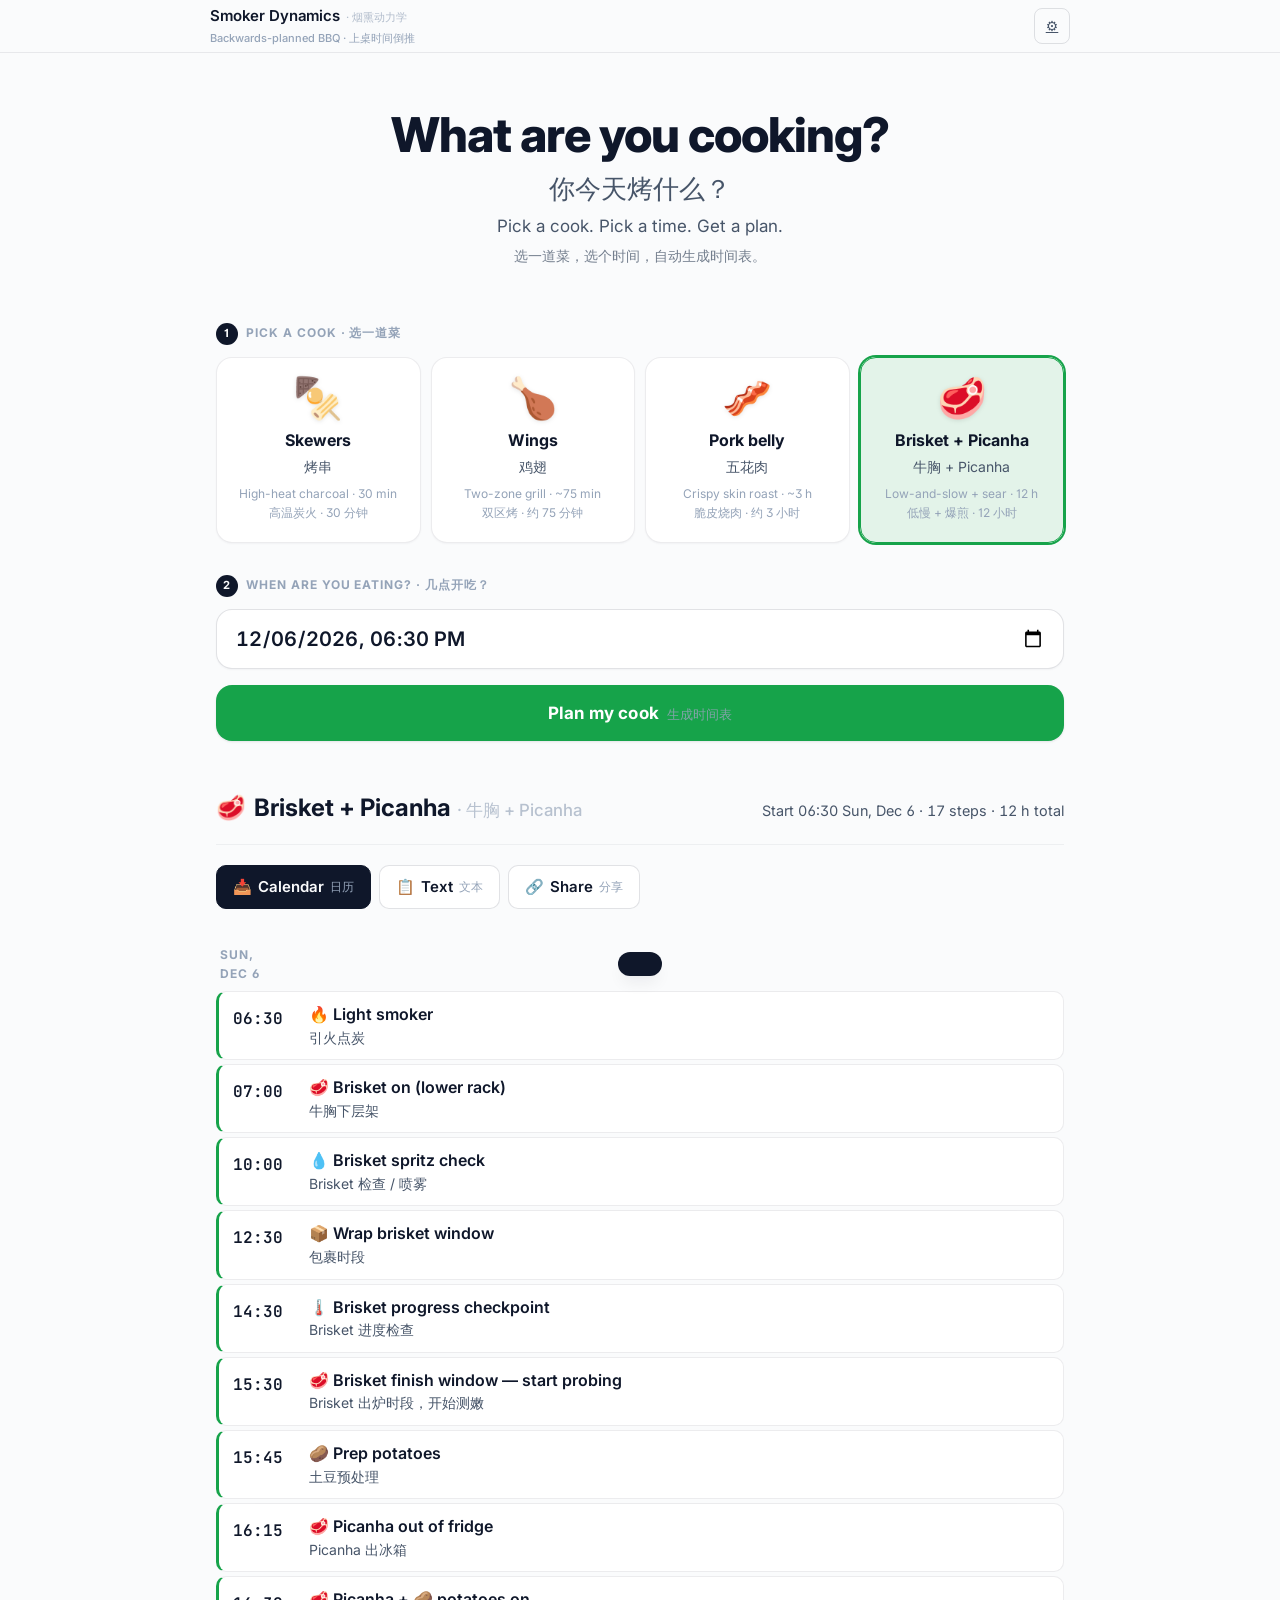
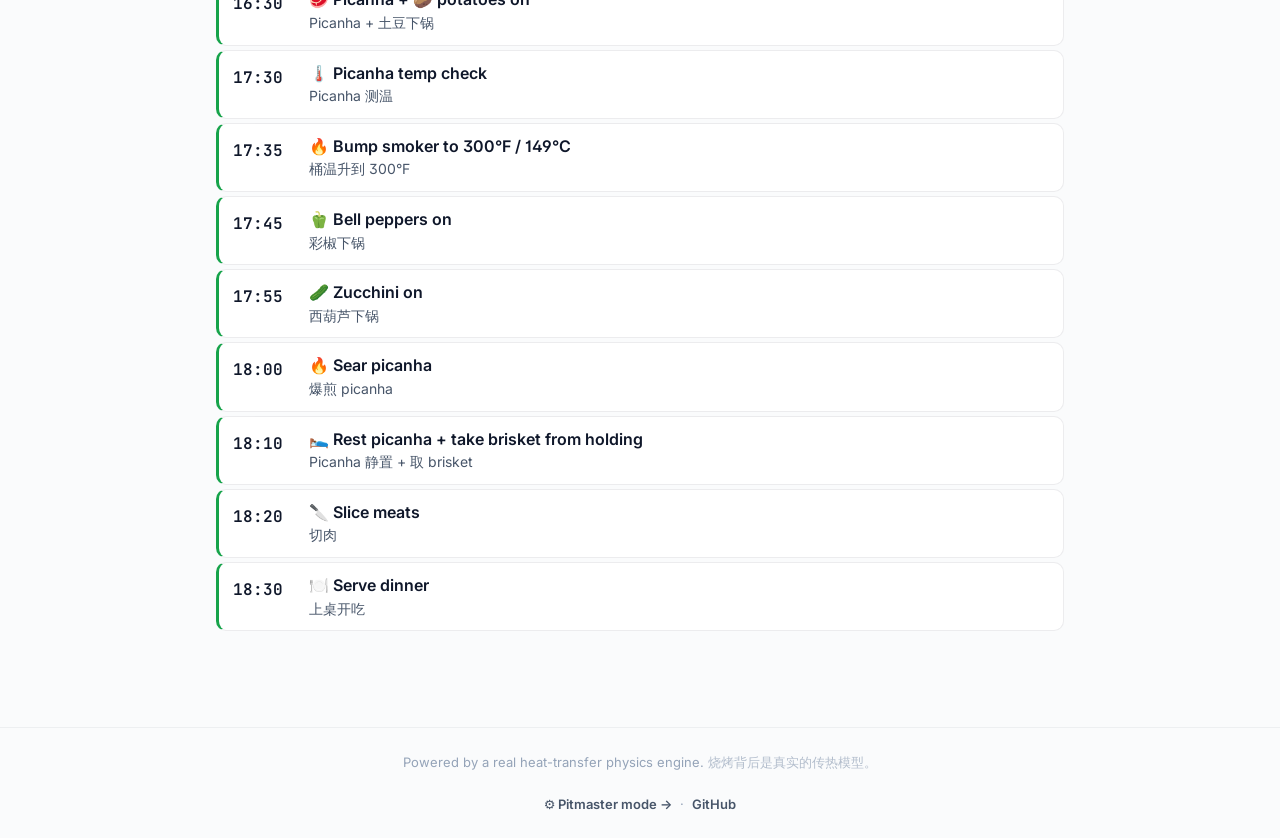
==== commit fd066a6f: "Refactor home: planner-first, simulator one click away The home screen now answers a single question" ====
--- a/reminder.html
+++ b/reminder.html
@@ -1,430 +1,13 @@
 <!DOCTYPE html>
-<html lang="zh-CN" data-theme="light">
+<html lang="en">
 <head>
 <meta charset="UTF-8">
-<meta name="viewport" content="width=device-width, initial-scale=1.0, viewport-fit=cover">
-<title>BBQ Reminder · 烧烤时间表提醒</title>
-<meta name="description" content="Pick a serve time, get an .ics calendar with 5-min-before reminders for every step of your brisket + picanha cook.">
-<link rel="icon" href="assets/favicon.svg" type="image/svg+xml">
-<link rel="preconnect" href="https://fonts.googleapis.com">
-<link rel="preconnect" href="https://fonts.gstatic.com" crossorigin>
-<link href="https://fonts.googleapis.com/css2?family=Inter:wght@400;500;600;700&family=JetBrains+Mono:wght@400;500;600;700&display=swap" rel="stylesheet">
-<link rel="stylesheet" href="css/styles.css?v=2">
-<style>
-  .reminder-page {
-    max-width: 760px;
-    margin: 0 auto;
-    padding: 24px 16px max(32px, env(safe-area-inset-bottom)) 16px;
-  }
-  .reminder-page h1 {
-    font-size: clamp(1.5rem, 4vw, 2rem);
-    line-height: 1.2;
-    margin: 0 0 8px;
-  }
-  .reminder-page h1 .zh { display: inline; margin-left: 8px; opacity: 0.7; font-size: 0.65em; font-weight: 500; }
-  .reminder-lede { color: var(--text-secondary); margin: 0 0 24px; }
-  .reminder-lede em { font-style: normal; opacity: 0.75; display: block; margin-top: 4px; font-size: 0.875rem; }
-
-  .reminder-form {
-    background: var(--bg-card);
-    border: 1px solid var(--border);
-    border-radius: var(--radius);
-    padding: 20px;
-    box-shadow: var(--shadow-sm);
-    display: grid;
-    gap: 14px;
-  }
-  .reminder-form label {
-    display: grid;
-    gap: 6px;
-    font-weight: 600;
-    color: var(--text);
-  }
-  .reminder-form label .hint {
-    font-weight: 400;
-    color: var(--text-secondary);
-    font-size: 0.875rem;
-  }
-  .reminder-form input[type="datetime-local"] {
-    font-family: inherit;
-    font-size: 1.125rem;
-    padding: 12px 14px;
-    border: 1px solid var(--border-strong);
-    border-radius: var(--radius-sm);
-    background: var(--bg);
-    color: var(--text);
-    min-height: 48px;
-    width: 100%;
-    box-sizing: border-box;
-  }
-  .reminder-form input[type="datetime-local"]:focus {
-    outline: none;
-    border-color: var(--accent);
-    box-shadow: var(--shadow-focus);
-  }
-
-  details.plan-details {
-    margin-top: 4px;
-    border: 1px solid var(--border-light);
-    border-radius: var(--radius-sm);
-    padding: 12px 14px;
-    background: var(--bg-subtle);
-  }
-  details.plan-details summary {
-    cursor: pointer;
-    font-weight: 600;
-    color: var(--text);
-    list-style: none;
-  }
-  details.plan-details summary::-webkit-details-marker { display: none; }
-  details.plan-details summary::before { content: '▸ '; transition: transform 0.15s; display: inline-block; }
-  details.plan-details[open] summary::before { transform: rotate(90deg); }
-  details.plan-details p { color: var(--text-secondary); margin: 8px 0 0; font-size: 0.9rem; line-height: 1.5; }
-
-  .actions {
-    display: flex;
-    gap: 10px;
-    flex-wrap: wrap;
-    margin-top: 20px;
-  }
-  .btn {
-    font-family: inherit;
-    font-size: 1rem;
-    font-weight: 600;
-    padding: 12px 20px;
-    border-radius: var(--radius-sm);
-    border: 1px solid var(--border-strong);
-    background: var(--bg-card);
-    color: var(--text);
-    cursor: pointer;
-    min-height: 48px;
-    transition: all 0.15s;
-    display: inline-flex;
-    align-items: center;
-    gap: 8px;
-  }
-  .btn:hover { background: var(--bg-subtle); border-color: var(--text-muted); }
-  .btn-primary {
-    background: var(--accent);
-    color: #fff;
-    border-color: var(--accent);
-  }
-  .btn-primary:hover { background: var(--green-deep); border-color: var(--green-deep); }
-  .btn-link {
-    background: transparent;
-    border-color: transparent;
-    color: var(--text-secondary);
-    text-decoration: none;
-    padding: 12px 8px;
-  }
-  .btn-link:hover { color: var(--text); background: transparent; }
-
-  .toast {
-    position: fixed;
-    left: 50%;
-    bottom: 24px;
-    transform: translateX(-50%) translateY(80px);
-    background: var(--text);
-    color: var(--bg);
-    padding: 12px 20px;
-    border-radius: 999px;
-    font-weight: 500;
-    box-shadow: var(--shadow-lg);
-    transition: transform 0.25s ease;
-    pointer-events: none;
-    z-index: 100;
-  }
-  .toast.show { transform: translateX(-50%) translateY(0); }
-
-  h2.timeline-heading {
-    font-size: 1.25rem;
-    margin: 32px 0 12px;
-    display: flex;
-    align-items: baseline;
-    gap: 10px;
-  }
-  h2.timeline-heading .zh { display: inline; opacity: 0.65; font-size: 0.7em; font-weight: 500; }
-  .timeline-meta { color: var(--text-secondary); font-size: 0.875rem; margin: 0 0 16px; }
-
-  .timeline {
-    list-style: none;
-    padding: 0;
-    margin: 0;
-    display: grid;
-    gap: 6px;
-  }
-  .timeline li {
-    background: var(--bg-card);
-    border: 1px solid var(--border);
-    border-left: 3px solid var(--accent);
-    border-radius: var(--radius-sm);
-    padding: 12px 14px;
-    display: grid;
-    grid-template-columns: 64px 1fr;
-    gap: 12px;
-    align-items: start;
-  }
-  .timeline li[data-soon="true"] { border-left-color: var(--orange); background: var(--orange-soft); }
-  .timeline li[data-now="true"] { border-left-color: var(--red); background: var(--red-soft); }
-  .timeline .clock {
-    font-family: 'JetBrains Mono', ui-monospace, monospace;
-    font-size: 1rem;
-    font-weight: 600;
-    color: var(--text);
-    font-variant-numeric: tabular-nums;
-    padding-top: 1px;
-  }
-  .timeline .body { display: grid; gap: 2px; }
-  .timeline .title { font-weight: 600; color: var(--text); line-height: 1.35; }
-  .timeline .zh { display: block; color: var(--text-secondary); font-size: 0.875rem; line-height: 1.4; }
-  .timeline .desc { color: var(--text-secondary); font-size: 0.875rem; line-height: 1.5; margin-top: 4px; display: none; }
-  .timeline li[open-detail="true"] .desc { display: block; }
-  .timeline .day-label {
-    grid-column: 1 / -1;
-    font-size: 0.75rem;
-    font-weight: 700;
-    text-transform: uppercase;
-    letter-spacing: 0.08em;
-    color: var(--text-muted);
-    padding: 8px 4px 4px;
-  }
-
-  .footer-link {
-    margin-top: 32px;
-    padding-top: 16px;
-    border-top: 1px solid var(--border-light);
-    color: var(--text-muted);
-    font-size: 0.875rem;
-    display: flex;
-    justify-content: space-between;
-    flex-wrap: wrap;
-    gap: 12px;
-  }
-  .footer-link a { color: var(--text-secondary); }
-
-  @media (max-width: 480px) {
-    .timeline li { grid-template-columns: 56px 1fr; gap: 10px; padding: 10px 12px; }
-    .actions .btn { flex: 1 1 auto; justify-content: center; }
-  }
-</style>
+<meta http-equiv="refresh" content="0; url=index.html?menu=brisket-picanha">
+<title>BBQ Reminder</title>
+<link rel="canonical" href="index.html?menu=brisket-picanha">
+<script>location.replace('index.html?menu=brisket-picanha' + (location.search ? '&' + location.search.slice(1) : ''));</script>
 </head>
 <body>
-
-<header class="header">
-  <div class="header-inner">
-    <div class="header-brand">
-      <div class="brand-text">
-        <span class="brand-name">BBQ Reminder<span class="zh">· 烧烤时间表提醒</span></span>
-        <span class="brand-sub">Backwards-planned cook schedule · 上桌时间倒推</span>
-      </div>
-    </div>
-    <div class="header-controls">
-      <a href="index.html" class="btn btn-link" title="Pitmaster mode">⚙️</a>
-    </div>
-  </div>
-</header>
-
-<main class="reminder-page">
-  <h1>When are you eating?<span class="zh">几点开吃？</span></h1>
-  <p class="reminder-lede">
-    Pick your dinner serve time. Every step of the cook gets a calendar event with a 5-minute-before alarm.
-    <em>选好上桌时间，烧烤每一步都会进日历，提前 5 分钟提醒你。</em>
-  </p>
-
-  <form class="reminder-form" id="form" onsubmit="return false;">
-    <label>
-      Serve time <span class="hint">上桌时间</span>
-      <input type="datetime-local" id="serve-at" required>
-    </label>
-
-    <details class="plan-details">
-      <summary>What this schedule covers · 本时间表内容</summary>
-      <p>
-        4.284 kg brisket on lower rack + 1.788 kg picanha on upper rack of a drum smoker.
-        Calibration: 4 coals → 250°F (121°C), 6 coals → 300°F (149°C). Sides: potatoes, bell peppers, zucchini.
-        Total ~12 hours of work, mostly hands-off.
-        <br><br>
-        牛胸肉 4.284 kg 下层架 + Picanha 1.788 kg 上层架，桶式烟熏炉。
-        校准：4 炭 250°F (121°C)，6 炭 300°F (149°C)。配菜：土豆、彩椒、西葫芦。
-        全程约 12 小时，大多数时间不用动手。
-      </p>
-    </details>
-
-    <div class="actions">
-      <button type="button" id="btn-ics" class="btn btn-primary">📥 Download .ics</button>
-      <button type="button" id="btn-text" class="btn">📋 Copy text · 复制文本</button>
-      <button type="button" id="btn-share" class="btn" hidden>🔗 Share · 分享</button>
-    </div>
-  </form>
-
-  <h2 class="timeline-heading">Timeline preview <span class="zh">时间表预览</span></h2>
-  <p class="timeline-meta" id="timeline-meta"></p>
-  <ol class="timeline" id="timeline"></ol>
-
-  <div class="footer-link">
-    <span>17 events · 5-min reminders · floating local time</span>
-    <a href="index.html">Pitmaster mode →</a>
-  </div>
-</main>
-
-<div class="toast" id="toast" role="status" aria-live="polite"></div>
-
-<script src="js/icsGenerator.js"></script>
-<script>
-(function () {
-  'use strict';
-
-  var input = document.getElementById('serve-at');
-  var timeline = document.getElementById('timeline');
-  var meta = document.getElementById('timeline-meta');
-  var toast = document.getElementById('toast');
-  var ICS = window.SmokerSim.ICS;
-
-  function pad(n) { return String(n).padStart(2, '0'); }
-
-  function localInputValue(d) {
-    return d.getFullYear() + '-' + pad(d.getMonth() + 1) + '-' + pad(d.getDate())
-      + 'T' + pad(d.getHours()) + ':' + pad(d.getMinutes());
-  }
-
-  function getServeAt() {
-    var v = input.value;
-    if (!v) return null;
-    return new Date(v);
-  }
-
-  function showToast(msg) {
-    toast.textContent = msg;
-    toast.classList.add('show');
-    setTimeout(function () { toast.classList.remove('show'); }, 1800);
-  }
-
-  function render() {
-    var serveAt = getServeAt();
-    if (!serveAt || isNaN(serveAt.getTime())) {
-      timeline.innerHTML = '';
-      meta.textContent = '';
-      return;
-    }
-    var events = ICS.buildEvents(serveAt);
-    var startDay = events[0].day;
-    var serveDay = events[events.length - 1].day;
-    var totalHours = ((serveAt.getTime() - events[0].start.getTime()) / 3600000).toFixed(1);
-    meta.textContent = 'Start ' + events[0].clock + ' on ' + startDay
-      + (startDay === serveDay ? '' : ', serve ' + serveDay)
-      + ' · ' + totalHours + ' h total · ' + events.length + ' events';
-
-    var html = '';
-    var lastDay = null;
-    var now = Date.now();
-    events.forEach(function (e) {
-      if (e.day !== lastDay) {
-        html += '<li class="day-label">' + e.day + '</li>';
-        lastDay = e.day;
-      }
-      var soon = e.start.getTime() - now < 30 * 60000 && e.start.getTime() > now;
-      var nowing = now >= e.start.getTime() && now <= e.end.getTime();
-      html += '<li' + (soon ? ' data-soon="true"' : '') + (nowing ? ' data-now="true"' : '') + '>'
-        + '<div class="clock">' + e.clock + '</div>'
-        + '<div class="body">'
-        +   '<div class="title">' + e.title + '</div>'
-        +   '<span class="zh">' + e.title_zh + '</span>'
-        +   '<div class="desc">' + e.body + '<br><br><em>' + e.body_zh + '</em></div>'
-        + '</div>'
-        + '</li>';
-    });
-    timeline.innerHTML = html;
-
-    Array.prototype.forEach.call(timeline.querySelectorAll('li:not(.day-label)'), function (li) {
-      li.addEventListener('click', function () {
-        var open = li.getAttribute('open-detail') === 'true';
-        li.setAttribute('open-detail', open ? 'false' : 'true');
-      });
-    });
-  }
-
-  function downloadICS() {
-    var serveAt = getServeAt();
-    if (!serveAt) { showToast('Pick a serve time · 先选上桌时间'); return; }
-    var ics = ICS.buildICS(serveAt);
-    var blob = new Blob([ics], { type: 'text/calendar;charset=utf-8' });
-    var url = URL.createObjectURL(blob);
-    var a = document.createElement('a');
-    a.href = url;
-    a.download = 'bbq-' + serveAt.toISOString().slice(0, 10) + '.ics';
-    document.body.appendChild(a);
-    a.click();
-    a.remove();
-    setTimeout(function () { URL.revokeObjectURL(url); }, 1000);
-    showToast('.ics downloaded · 已下载');
-  }
-
-  function copyText() {
-    var serveAt = getServeAt();
-    if (!serveAt) { showToast('Pick a serve time · 先选上桌时间'); return; }
-    var text = ICS.buildText(serveAt);
-    if (navigator.clipboard && navigator.clipboard.writeText) {
-      navigator.clipboard.writeText(text).then(function () {
-        showToast('Copied · 已复制');
-      }, function () {
-        showToast('Copy failed · 复制失败');
-      });
-    } else {
-      var ta = document.createElement('textarea');
-      ta.value = text;
-      ta.style.position = 'fixed';
-      ta.style.left = '-9999px';
-      document.body.appendChild(ta);
-      ta.select();
-      try { document.execCommand('copy'); showToast('Copied · 已复制'); }
-      catch (e) { showToast('Copy failed · 复制失败'); }
-      ta.remove();
-    }
-  }
-
-  function shareLink() {
-    var serveAt = getServeAt();
-    if (!serveAt) { showToast('Pick a serve time · 先选上桌时间'); return; }
-    var url = location.origin + location.pathname + '?serve=' + encodeURIComponent(input.value);
-    if (navigator.share) {
-      navigator.share({
-        title: 'BBQ schedule · 烧烤时间表',
-        text: 'Serving at ' + serveAt.toLocaleString(),
-        url: url
-      }).catch(function () {});
-    } else if (navigator.clipboard) {
-      navigator.clipboard.writeText(url).then(function () { showToast('Link copied · 链接已复制'); });
-    }
-  }
-
-  // Init
-  var params = new URLSearchParams(location.search);
-  var preset = params.get('serve');
-  if (preset) {
-    input.value = preset;
-  } else {
-    var d = new Date();
-    var hour = d.getHours();
-    if (hour >= 14) {
-      d.setDate(d.getDate() + 1);
-    }
-    d.setHours(17, 30, 0, 0);
-    input.value = localInputValue(d);
-  }
-
-  if (navigator.share || navigator.clipboard) {
-    document.getElementById('btn-share').hidden = false;
-  }
-
-  document.getElementById('btn-ics').addEventListener('click', downloadICS);
-  document.getElementById('btn-text').addEventListener('click', copyText);
-  document.getElementById('btn-share').addEventListener('click', shareLink);
-  input.addEventListener('change', render);
-  input.addEventListener('input', render);
-
-  render();
-})();
-</script>
-
+<p>Redirecting to <a href="index.html?menu=brisket-picanha">the planner</a>…</p>
 </body>
 </html>
